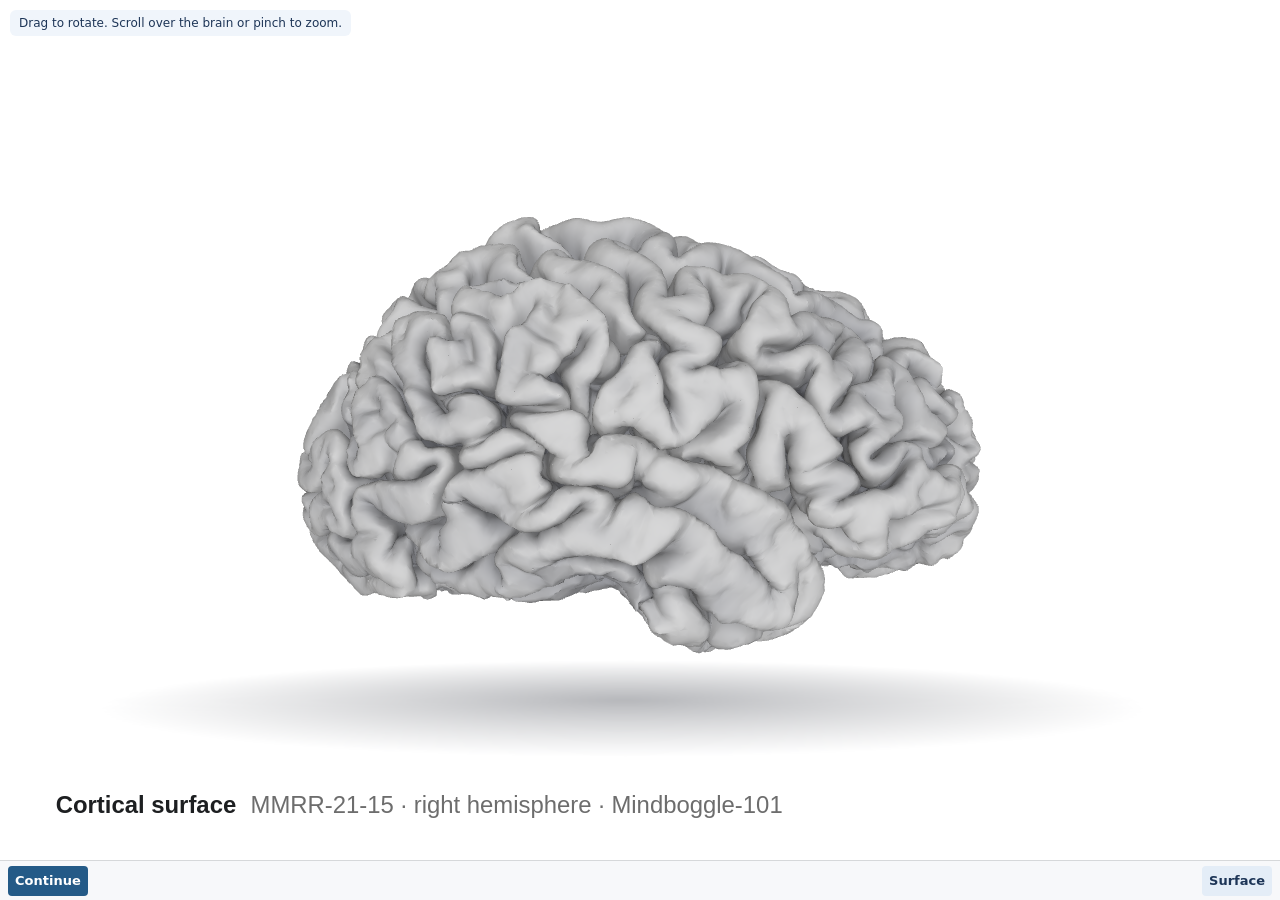
==== static/teaser/02-teaser/index.html @ 18477ec7 "Add interactive cortical demos and update project page" ====
<!doctype html>
<html lang="en"><head><meta charset="utf-8"><title>Interactive cortical correspondence</title>
<meta name="viewport" content="width=device-width,initial-scale=1">
<script type="importmap">{"imports":{"three":"../vendor/three/three.module.js","three/addons/":"../vendor/three/addons/"}}</script>
<style>
  :root{--ink:#1d1f21;--grey:#6d6d6d;--blue:#2f7fc1;--green:#00b050;--teal:#00b5ad;--orange:#de9a33}
  html,body{margin:0;height:100%;background:#fff;overflow:hidden;font-family:"Helvetica Neue",Helvetica,Arial,sans-serif;color:var(--ink)}
  #stage{position:absolute;inset:0 0 40px;overflow:hidden;--u:1px}
  #view{position:absolute;inset:0}
  #view canvas{cursor:grab}
  #view canvas:active{cursor:grabbing}
  #explore-hint{position:absolute;top:10px;left:10px;max-width:calc(100% - 20px);box-sizing:border-box;padding:5px 9px;border-radius:6px;background:#f0f5fb;color:#1d3557;font:500 12px/1.35 system-ui,sans-serif;pointer-events:none}
  .ov{position:absolute;pointer-events:none;opacity:0;white-space:nowrap}
  #cap1{left:calc(70*var(--u));bottom:calc(52*var(--u));font-size:calc(30*var(--u))}
  #cap1 b{font-weight:700} #cap1 span{color:var(--grey);margin-left:.6em}
  #counter{left:calc(42*var(--u));bottom:calc(40*var(--u));padding:calc(18*var(--u)) calc(30*var(--u)) calc(16*var(--u));
    background:rgba(255,255,255,.86);border-radius:calc(14*var(--u));box-shadow:0 calc(2*var(--u)) calc(16*var(--u)) rgba(0,0,0,.08)}
  #counter .n{font-size:calc(76*var(--u));font-weight:700;font-variant-numeric:tabular-nums;line-height:1}
  #counter .n small{font-size:calc(34*var(--u));font-weight:400;color:var(--grey);margin-left:.35em}
  #counter .t{font-size:calc(27*var(--u));color:var(--grey);margin-top:calc(8*var(--u))}
  .shape{text-align:center;transform:translate(-50%,-100%)}
  .shape b{display:block;font-size:calc(40*var(--u));line-height:1.1}
  .shape span{font-size:calc(28*var(--u));color:var(--grey)}
  .shape sub{font-size:.68em;vertical-align:baseline;position:relative;top:.28em}
  #shM b{color:var(--blue)} #shN b{color:var(--green)}
  .bot{left:0;right:0;text-align:center;bottom:calc(52*var(--u));font-size:calc(34*var(--u))}
  .bot sup{font-size:.62em}
  #foot{right:calc(60*var(--u));bottom:calc(24*var(--u));font-size:calc(23*var(--u));color:var(--grey)}
  #hint{left:calc(70*var(--u));top:calc(48*var(--u));font-size:calc(26*var(--u));color:var(--grey)}
  #hint i{display:inline-block;width:calc(14*var(--u));height:calc(14*var(--u));border-radius:50%;background:var(--orange);margin-right:.5em}
  #tip{position:absolute;pointer-events:none;opacity:0;font-size:calc(24*var(--u));background:rgba(255,255,255,.92);
    padding:calc(6*var(--u)) calc(12*var(--u));border-radius:calc(8*var(--u));box-shadow:0 1px 8px rgba(0,0,0,.15);white-space:nowrap;transform:translate(14px,-120%)}
  #tip b{color:var(--orange)}
  #playback{position:absolute;inset:auto 0 0;box-sizing:border-box;height:40px;display:flex;align-items:center;justify-content:space-between;gap:4px;padding:0 8px;border-top:1px solid #d6d8da;background:#f7f8fa}
  #playback[hidden]{display:none}
  #chapters{display:flex;gap:2px;margin-left:auto}
  #playback button{font:600 13px system-ui,sans-serif;border:1px solid transparent;border-radius:4px;padding:4px 6px;min-height:30px;color:#1d3557;background:transparent;cursor:pointer}
  #playback button:hover,#playback button[aria-current="step"]{background:#e4edf7}
  #playback #play{min-width:78px;color:#fff;background:#1d3557}
  #playback #play:hover{background:#294b79}
  #playback #play.continue-prompt{background:#245a87}
  @media (prefers-reduced-motion: no-preference) {
    #playback #play.continue-prompt{animation:continue-pulse 1.1s ease-out 2}
    @keyframes continue-pulse {
      0%{box-shadow:0 0 0 0 rgba(47,127,193,.5)}
      100%{box-shadow:0 0 0 5px rgba(47,127,193,0)}
    }
  }
  #playback button:focus-visible{outline:2px solid #2f7fc1;outline-offset:-2px}
  #dbg{position:absolute;left:8px;top:8px;font:12px monospace;color:#555;display:none}
</style></head><body>
<div id="stage">
  <div id="view"></div>
  <div id="explore-hint" hidden>Drag to rotate. Scroll over the brain or pinch to zoom.</div>
  <div class="ov shape" id="shM"><b>Shape M</b><span>n<sub>M</sub> = <span id="nM">136,574</span> vertices</span></div>
  <div class="ov shape" id="shN"><b>Shape N</b><span>n<sub>N</sub> = <span id="nN">153,037</span> vertices</span></div>
  <div class="ov" id="cap1"><b>Cortical surface</b><span>MMRR-21-15 · right hemisphere · Mindboggle-101</span></div>
  <div class="ov" id="counter"><div class="n"><span id="cnt">0</span><small>vertices</small></div><div class="t"><span id="tris">273,144</span> triangles · one hemisphere</div></div>
  <div class="ov bot" id="cap2"><b>Dense point-to-point map &Pi;:</b>&nbsp; 136k &times; 153k &approx; 2.1 &times; 10<sup>10</sup>&nbsp; vertex pairs</div>
  <div class="ov bot" id="cap3"><b>The estimated correspondences allow transfer of signals </b></div>
  <div class="ov" id="foot">examples: fMRI activity, cortical thickness, or regional segmentations</div>
  <div class="ov" id="hint"><i></i>Hover the green cortex to see where each point comes from</div>
  <div id="tip"></div>
  <div id="dbg"></div>
</div>
<div id="playback" role="group" aria-label="Teaser playback" hidden>
  <button id="play" type="button"></button>
  <div id="chapters" role="group" aria-label="Teaser chapters"></div>
</div>
<p id="load-error" hidden>Could not load the interactive teaser.</p>
<script type="module">
  import('./teaser.js').then(() => {
    window.parent.postMessage('cortex-teaser-ready', location.origin);
  }).catch((error) => {
    console.error(error);
    document.getElementById('stage').hidden = true;
    document.getElementById('load-error').hidden = false;
    window.parent.postMessage('cortex-teaser-error', location.origin);
  });
</script>
</body></html>
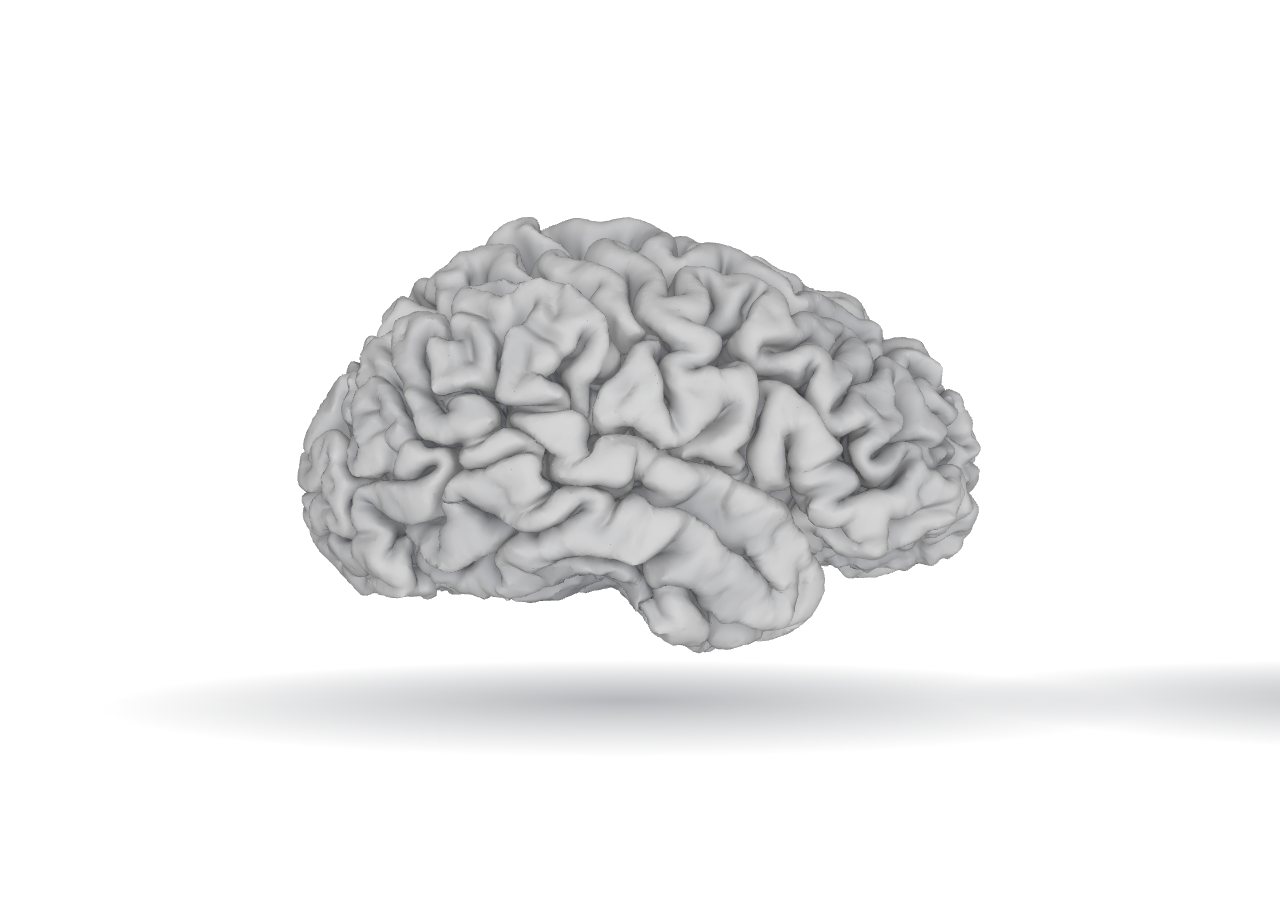
==== commit 54a75d44: "Center the teaser transfer examples" ====
--- a/static/teaser/02-teaser/index.html
+++ b/static/teaser/02-teaser/index.html
@@ -58,7 +58,7 @@
   <div class="ov" id="counter"><div class="n"><span id="cnt">0</span><small>vertices</small></div><div class="t"><span id="tris">273,144</span> triangles · one hemisphere</div></div>
   <div class="ov bot" id="cap2"><b>Dense point-to-point map &Pi;:</b>&nbsp; 136k &times; 153k &approx; 2.1 &times; 10<sup>10</sup>&nbsp; vertex pairs</div>
   <div class="ov bot" id="cap3"><b>The estimated correspondences allow transfer of signals </b></div>
-  <div class="ov" id="foot">examples: fMRI activity, cortical thickness, or regional segmentations</div>
+  <div class="ov bot" id="foot">examples: fMRI activity, cortical thickness, or regional segmentations</div>
   <div class="ov" id="hint"><i></i>Hover the green cortex to see where each point comes from</div>
   <div id="tip"></div>
   <div id="dbg"></div>
